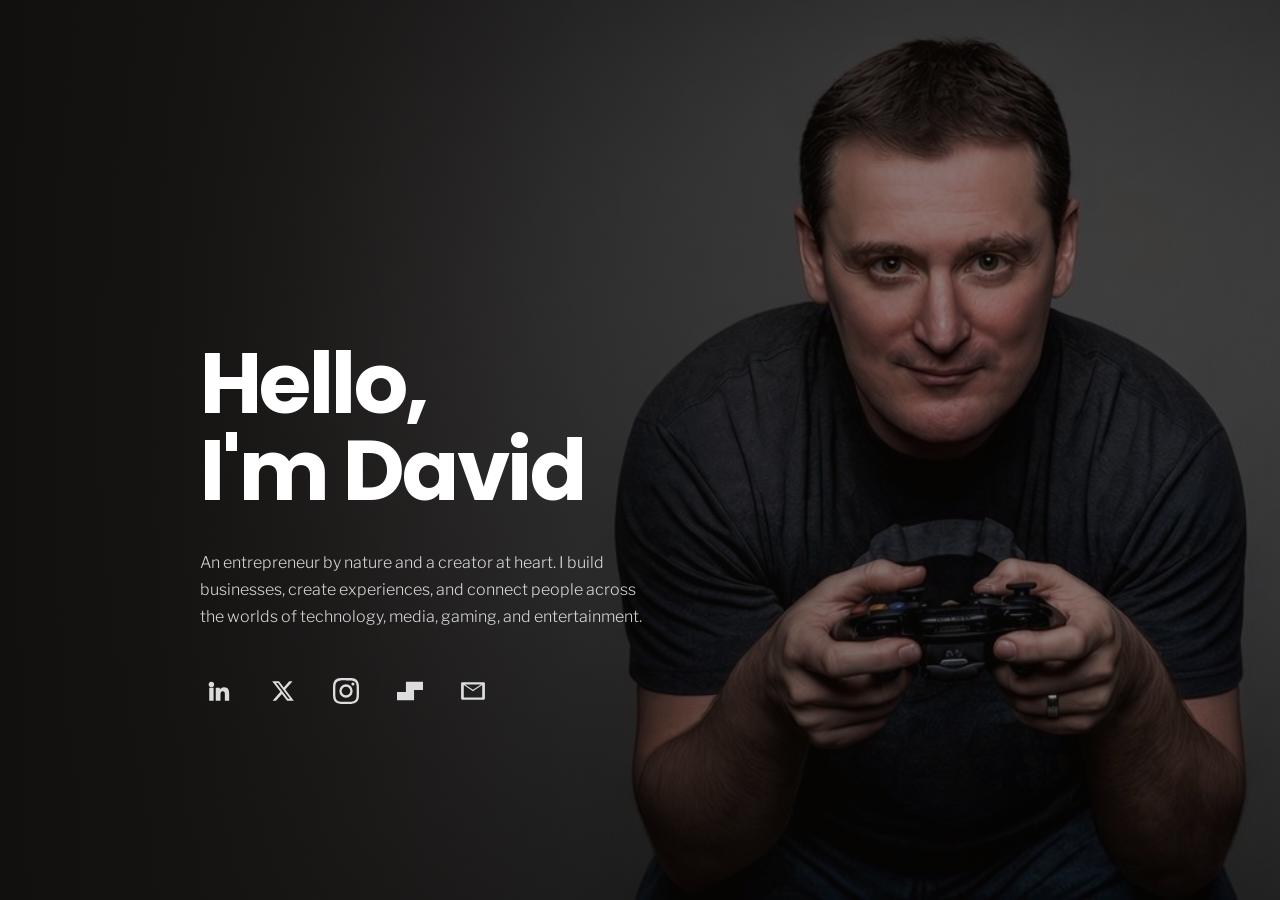
==== index.html @ 4828fe3b "Add Google Analytics (G-GWG9E7HF43) Co-Authored-By: Claude Opus 5.5 <noreply@anthropic.com> Claude-S" ====
<!doctype html>
<html lang="en">
<head>
<meta charset="utf-8">
<meta name="viewport" content="width=device-width, initial-scale=1">
<!-- Google Analytics -->
<script async src="https://www.googletagmanager.com/gtag/js?id=G-GWG9E7HF43"></script>
<script>
  window.dataLayer = window.dataLayer || [];
  function gtag(){dataLayer.push(arguments);}
  gtag('js', new Date());
  gtag('config', 'G-GWG9E7HF43');
</script>
<title>David C. Glass</title>
<meta name="description" content="An entrepreneur by nature and a creator at heart. I build businesses, create experiences, and connect people across the worlds of technology, media, gaming, and entertainment.">
<link rel="canonical" href="https://www.davidcglass.me/">
<meta property="og:type" content="website">
<meta property="og:url" content="https://www.davidcglass.me/">
<meta property="og:title" content="David C. Glass">
<meta property="og:description" content="An entrepreneur by nature and a creator at heart. I build businesses, create experiences, and connect people across the worlds of technology, media, gaming, and entertainment.">
<meta property="og:image" content="https://www.davidcglass.me/images/share/og-image.jpg">
<meta property="og:image:width" content="1200">
<meta property="og:image:height" content="630">
<meta property="og:image:alt" content="David C. Glass">
<meta name="twitter:card" content="summary_large_image">
<meta name="twitter:site" content="@davidcglass">
<meta name="twitter:creator" content="@davidcglass">
<meta name="twitter:title" content="David C. Glass">
<meta name="twitter:description" content="An entrepreneur by nature and a creator at heart. I build businesses, create experiences, and connect people across the worlds of technology, media, gaming, and entertainment.">
<meta name="twitter:image" content="https://www.davidcglass.me/images/share/og-image.jpg">
<link rel="icon" href="/favicon.ico" sizes="48x48">
<link rel="icon" href="/images/icons/favicon.svg" type="image/svg+xml">
<link rel="apple-touch-icon" href="/images/icons/apple-touch-icon.png">
<link rel="preconnect" href="https://fonts.googleapis.com">
<link rel="preconnect" href="https://fonts.gstatic.com" crossorigin>
<link href="https://fonts.googleapis.com/css2?family=Poppins:wght@700&family=Libre+Franklin:wght@300;400&display=swap" rel="stylesheet">
<style>
  * { box-sizing: border-box; margin: 0; padding: 0; }
  html, body { height: 100%; }
  body {
    background: #1a1512;
    color: #fff;
    font-family: "Libre Franklin", Helvetica, Arial, sans-serif;
  }
  .hero {
    position: relative;
    min-height: 100vh;
    display: flex;
    align-items: center;
        background: #1a1512;
    overflow: hidden;
  }
  .bg {
    position: absolute; inset: 0; z-index: 0;
    background: url("/images/home/hero.jpg?v=1") right center / cover no-repeat;
  }
  .hero::before {               /* dark overlay like the original */
    content: "";
    position: absolute; inset: 0; z-index: 1;
    background: linear-gradient(90deg, rgba(10,8,6,.85) 0%, rgba(10,8,6,.55) 45%, rgba(10,8,6,.35) 100%);
  }
  .content {
    position: relative; z-index: 2;
    padding: 0 6vw;
    max-width: 1200px;
  }
  h1 {
    font-family: "Poppins", sans-serif;
    font-weight: 700;
    font-size: clamp(3rem, 6.667vw, 6rem);
    line-height: 1.02;
    letter-spacing: -.03em;
  }
  .roles {
    margin-top: 2.2rem;
    font-weight: 300;
    font-size: clamp(1rem, 1.25vw, 1.125rem);
    line-height: 1.7;
    color: rgba(255,255,255,.82);
    max-width: 34em;
    text-wrap: balance;
  }
  .roles .ln { white-space: nowrap; }
  /* 1440px+ : scale up smoothly to the full size, reached at 1800px */
  @media (min-width: 1440px) {
    h1 { font-size: clamp(6rem, calc(13.333vw - 6rem), 9rem); }
    .roles { font-size: clamp(1.125rem, calc(1.222vw + 0.4px), 1.4rem); }
  }
  .social {
    margin-top: 2.6rem;
    display: flex; gap: 1.6rem;
    list-style: none;
  }
  .social a {
    display: grid; place-items: center;
    width: 38px; height: 38px;
    color: #fff; opacity: .85;
    transition: opacity .2s, transform .2s;
  }
  .social a:hover { opacity: 1; transform: translateY(-2px); }
  .social svg { width: 26px; height: 26px; fill: currentColor; }

  /* Menu */
  .menu-btn {
    position: fixed; top: 22px; right: 26px; z-index: 10;
    width: 40px; height: 30px; background: none; border: 0; cursor: pointer;
    display: flex; flex-direction: column; justify-content: space-between;
  }
  .menu-btn span { display: block; height: 4px; background: #fff; border-radius: 1px; transition: .3s; }
  .menu-open .menu-btn span:nth-child(1) { transform: translateY(13px) rotate(45deg); }
  .menu-open .menu-btn span:nth-child(2) { opacity: 0; }
  .menu-open .menu-btn span:nth-child(3) { transform: translateY(-13px) rotate(-45deg); }
  nav {
    position: fixed; inset: 0; z-index: 5;
    background: rgba(10,8,6,.96);
    display: flex; align-items: center; justify-content: center;
    opacity: 0; pointer-events: none; transition: opacity .3s;
  }
  nav { visibility: hidden; transition: opacity .3s, visibility 0s .3s; }
  .menu-open nav { opacity: 1; pointer-events: auto; visibility: visible; transition: opacity .3s, visibility 0s; }
  .menu-btn:focus-visible, nav a:focus-visible, .social a:focus-visible { outline: 2px solid #fff; outline-offset: 4px; }
  nav ul { list-style: none; text-align: center; }
  nav a {
    font-family: "Poppins", sans-serif; font-weight: 700;
    font-size: clamp(2rem, 5vw, 3.5rem);
    color: #fff; text-decoration: none; line-height: 1.6;
  }
  nav a { text-transform: uppercase; letter-spacing: .04em; }
  nav a { color: #fff; transition: color .2s; }
  nav a:hover, nav a:focus-visible, nav a[aria-current="page"] { color: rgba(255,255,255,.6); }

  /* Landscape screens (laptops, monitors, tablets sideways):
     photo kept at its true 16:9 shape, placed so David sits to the right of the text */
  @media (min-width: 701px) and (orientation: landscape) {
    .hero { background: #3e3e40; }
    .bg {
      left: calc(73.5vw - 106.67vh); right: auto;
      width: 177.78vh;
      background-size: 100% 100%;
      -webkit-mask-image: linear-gradient(to right, transparent 0, #000 25%);
              mask-image: linear-gradient(to right, transparent 0, #000 25%);
    }
    .content { padding-left: 8vw; padding-top: 150px; }
    .roles { max-width: 27em; }
  }
  @media (min-width: 1280px) and (orientation: landscape) {
    .content { padding-left: 200px; }
    .roles { max-width: 34em; }
  }
  /* Phones and portrait tablets: full photo, face at top, text below */
  @media (max-width: 700px), (orientation: portrait) {
    .roles br { display: none; }
    .roles .ln { white-space: normal; }
    html, body { height: 100%; overflow: hidden; }
    .hero { height: 100vh; height: 100dvh; min-height: 0; align-items: center; }
    h1 { font-size: clamp(2.4rem, 12vw, 3.4rem); }
    .roles { margin-top: 1.2rem; font-size: .95rem; line-height: 1.6; }
    .social { margin-top: 1.4rem; gap: 1rem; }
    /* Sized from the element itself (not vh), so mobile browser toolbars can't shift it */
    .bg {
      inset: auto; top: 0; left: 50%;
      height: 100%; width: auto; aspect-ratio: 16 / 9;
      transform: translateX(-59.8%);
      background-size: 100% 100%;
    }
    .content { padding-top: 14vh; }
    .menu-btn { top: 18px; right: 18px; width: 28px; height: 20px; }
    .menu-btn span { height: 3px; }
    .menu-open .menu-btn span:nth-child(1) { transform: translateY(8.5px) rotate(45deg); }
    .menu-open .menu-btn span:nth-child(3) { transform: translateY(-8.5px) rotate(-45deg); }
    .hero::before { background: rgba(10,8,6,.6); }
  }
  @media (min-width: 701px) and (orientation: portrait) {
    h1 { font-size: 4.5rem; }
    .roles { font-size: 1.15rem; max-width: 30em; }
    .content { padding-left: 8vw; padding-right: 8vw; }
  }
  /* Phones: start the text below the chin */
  @media (max-width: 700px) {
    .content { padding-top: 30vh; }
  }
</style>
<script type="application/ld+json">
{
  "@context": "https://schema.org",
  "@type": "Person",
  "name": "David C. Glass",
  "url": "https://www.davidcglass.me/",
  "image": "https://www.davidcglass.me/images/share/og-image.jpg",
  "description": "An entrepreneur by nature and a creator at heart. I build businesses, create experiences, and connect people across the worlds of technology, media, gaming, and entertainment.",
  "sameAs": [
    "https://www.linkedin.com/in/davidcglass/",
    "https://x.com/davidcglass",
    "https://www.instagram.com/davidcglass/",
    "https://www.levelge.com/u/david"
  ]
}
</script>
</head>
<body>

<button class="menu-btn" aria-label="Open menu" aria-expanded="false" aria-controls="site-menu">
  <span></span><span></span><span></span>
</button>

<nav id="site-menu" aria-label="Main">
  <ul>
    <li><a href="#">Home</a></li>
    <li><a href="https://www.linkedin.com/in/davidcglass/">About</a></li>
    <li><a href="https://calendar.app.google/iK7b4toyFEdSiS6U8" target="_blank" rel="noopener">Meet</a></li>
    <li><a href="/contact">Contact</a></li>
  </ul>
</nav>

<section class="hero">
  <div class="bg"></div>
  <div class="content">
    <h1>Hello,<br>I'm David</h1>
    <p class="roles">An entrepreneur by nature and a creator at heart. I build businesses, create experiences, and connect people across the worlds of technology, media, gaming, and entertainment.</p>

    <ul class="social">
      <li><a href="https://www.linkedin.com/in/davidcglass/" aria-label="LinkedIn" target="_blank" rel="noopener">
        <svg viewBox="0 0 24 24"><path d="M4.98 3.5a2.5 2.5 0 1 1 0 5 2.5 2.5 0 0 1 0-5zM3 9h4v12H3zM9 9h3.8v1.7h.05c.53-1 1.83-2.05 3.77-2.05 4.03 0 4.78 2.65 4.78 6.1V21h-4v-5.6c0-1.34-.03-3.06-1.86-3.06-1.87 0-2.15 1.46-2.15 2.96V21H9z"/></svg></a></li>
      <li><a href="https://x.com/davidcglass" aria-label="X" target="_blank" rel="noopener">
        <svg viewBox="0 0 24 24"><path d="M17.75 3h3.07l-6.7 7.66L22 21h-6.17l-4.83-6.32L5.47 21H2.4l7.17-8.2L2 3h6.33l4.37 5.77zm-1.08 16.17h1.7L7.4 4.73H5.58z"/></svg></a></li>
      <li><a href="https://www.instagram.com/davidcglass/" aria-label="Instagram" target="_blank" rel="noopener">
        <svg viewBox="0 0 24 24"><path d="M12 2.2c3.2 0 3.58 0 4.85.07 3.25.15 4.77 1.69 4.92 4.92.06 1.27.07 1.65.07 4.85s0 3.58-.07 4.85c-.15 3.23-1.66 4.77-4.92 4.92-1.27.06-1.65.07-4.85.07s-3.58 0-4.85-.07c-3.26-.15-4.77-1.7-4.92-4.92C2.17 15.58 2.16 15.2 2.16 12s0-3.58.07-4.85C2.38 3.92 3.9 2.38 7.15 2.23 8.42 2.17 8.8 2.16 12 2.16zM12 0C8.74 0 8.33 0 7.05.07 2.7.27.27 2.69.07 7.05 0 8.33 0 8.74 0 12s0 3.67.07 4.95c.2 4.36 2.62 6.78 6.98 6.98C8.33 24 8.74 24 12 24s3.67 0 4.95-.07c4.35-.2 6.78-2.62 6.98-6.98.06-1.28.07-1.69.07-4.95s0-3.67-.07-4.95C23.73 2.7 21.31.27 16.95.07 15.67 0 15.26 0 12 0zm0 5.84a6.16 6.16 0 1 0 0 12.32 6.16 6.16 0 0 0 0-12.32zM12 16a4 4 0 1 1 0-8 4 4 0 0 1 0 8zm6.4-11.85a1.44 1.44 0 1 0 0 2.88 1.44 1.44 0 0 0 0-2.88z"/></svg></a></li>
      <li><a href="https://www.levelge.com/u/david" aria-label="Levelge" target="_blank" rel="noopener">
        <svg viewBox="0 0 64 64"><polygon points="21.984,34.496 0,34.496 0,54.527 42.016,54.527 42.016,29.504 64,29.504 64,9.473 21.984,9.473"/></svg></a></li>
      <li><a href="/contact" aria-label="Contact">
        <svg viewBox="0 0 24 24"><path d="M2 4h20a1 1 0 0 1 1 1v14a1 1 0 0 1-1 1H2a1 1 0 0 1-1-1V5a1 1 0 0 1 1-1zm10 8.2L3.5 6.5v.04V18h17V6.54L12 12.2zM4.6 6l7.4 4.93L19.4 6z"/></svg></a></li>
    </ul>
  </div>
</section>

<script>
(function () {
  var btn = document.querySelector('.menu-btn');
  var nav = document.getElementById('site-menu');
  function setOpen(open, returnFocus) {
    document.body.classList.toggle('menu-open', open);
    btn.setAttribute('aria-expanded', open);
    btn.setAttribute('aria-label', open ? 'Close menu' : 'Open menu');
    if (open) nav.querySelector('a').focus();
    else if (returnFocus) btn.focus();
  }
  btn.addEventListener('click', function () { setOpen(!document.body.classList.contains('menu-open')); });
  nav.addEventListener('click', function () { setOpen(false); });
  document.addEventListener('keydown', function (e) {
    if (e.key === 'Escape' && document.body.classList.contains('menu-open')) setOpen(false, true);
  });
})();
</script>
<script src="/assets/book.js?v=1"></script>
</body>
</html>
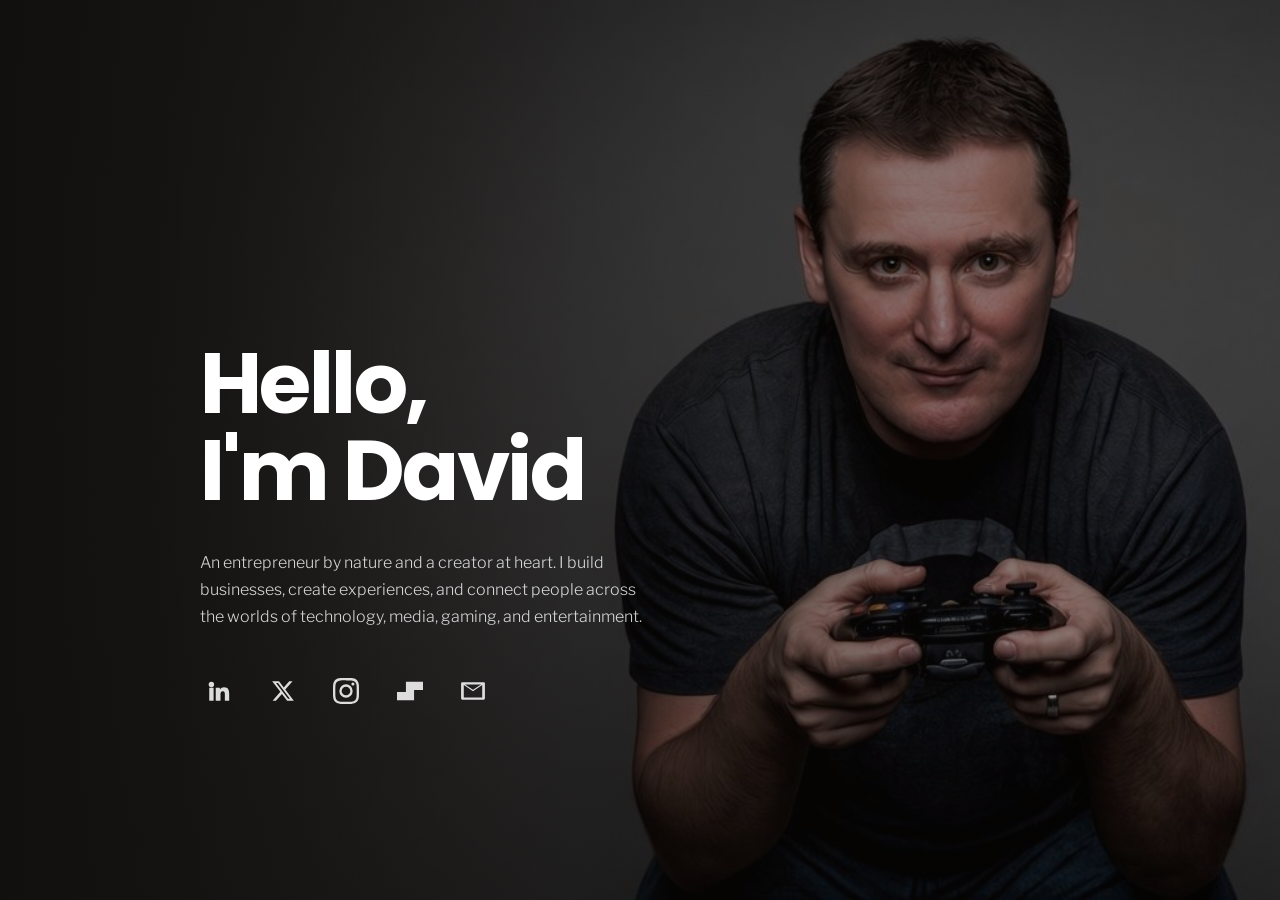
==== commit 8a1b3988: "Self-host Poppins and Libre Franklin; remove Google Fonts Co-Authored-By: Claude Opus 5.5 <noreply@a" ====
--- a/index.html
+++ b/index.html
@@ -3,13 +3,12 @@
 <head>
 <meta charset="utf-8">
 <meta name="viewport" content="width=device-width, initial-scale=1">
-<!-- Google Analytics -->
-<script async src="https://www.googletagmanager.com/gtag/js?id=G-GWG9E7HF43"></script>
+<!-- Google tag -->
+<script async src="https://www.googletagmanager.com/gtm.js?id=G-GWG9E7HF43"></script>
 <script>
   window.dataLayer = window.dataLayer || [];
   function gtag(){dataLayer.push(arguments);}
   gtag('js', new Date());
-  gtag('config', 'G-GWG9E7HF43');
 </script>
 <title>David C. Glass</title>
 <meta name="description" content="An entrepreneur by nature and a creator at heart. I build businesses, create experiences, and connect people across the worlds of technology, media, gaming, and entertainment.">
@@ -31,9 +30,12 @@
 <link rel="icon" href="/favicon.ico" sizes="48x48">
 <link rel="icon" href="/images/icons/favicon.svg" type="image/svg+xml">
 <link rel="apple-touch-icon" href="/images/icons/apple-touch-icon.png">
-<link rel="preconnect" href="https://fonts.googleapis.com">
-<link rel="preconnect" href="https://fonts.gstatic.com" crossorigin>
-<link href="https://fonts.googleapis.com/css2?family=Poppins:wght@700&family=Libre+Franklin:wght@300;400&display=swap" rel="stylesheet">
+<link rel="preload" href="/assets/fonts/poppins-latin-700-normal.woff2" as="font" type="font/woff2" crossorigin>
+<style>
+@font-face { font-family: "Poppins"; font-style: normal; font-weight: 700; font-display: swap; src: url("/assets/fonts/poppins-latin-700-normal.woff2") format("woff2"); }
+@font-face { font-family: "Libre Franklin"; font-style: normal; font-weight: 300; font-display: swap; src: url("/assets/fonts/libre-franklin-latin-300-normal.woff2") format("woff2"); }
+@font-face { font-family: "Libre Franklin"; font-style: normal; font-weight: 400; font-display: swap; src: url("/assets/fonts/libre-franklin-latin-400-normal.woff2") format("woff2"); }
+</style>
 <style>
   * { box-sizing: border-box; margin: 0; padding: 0; }
   html, body { height: 100%; }
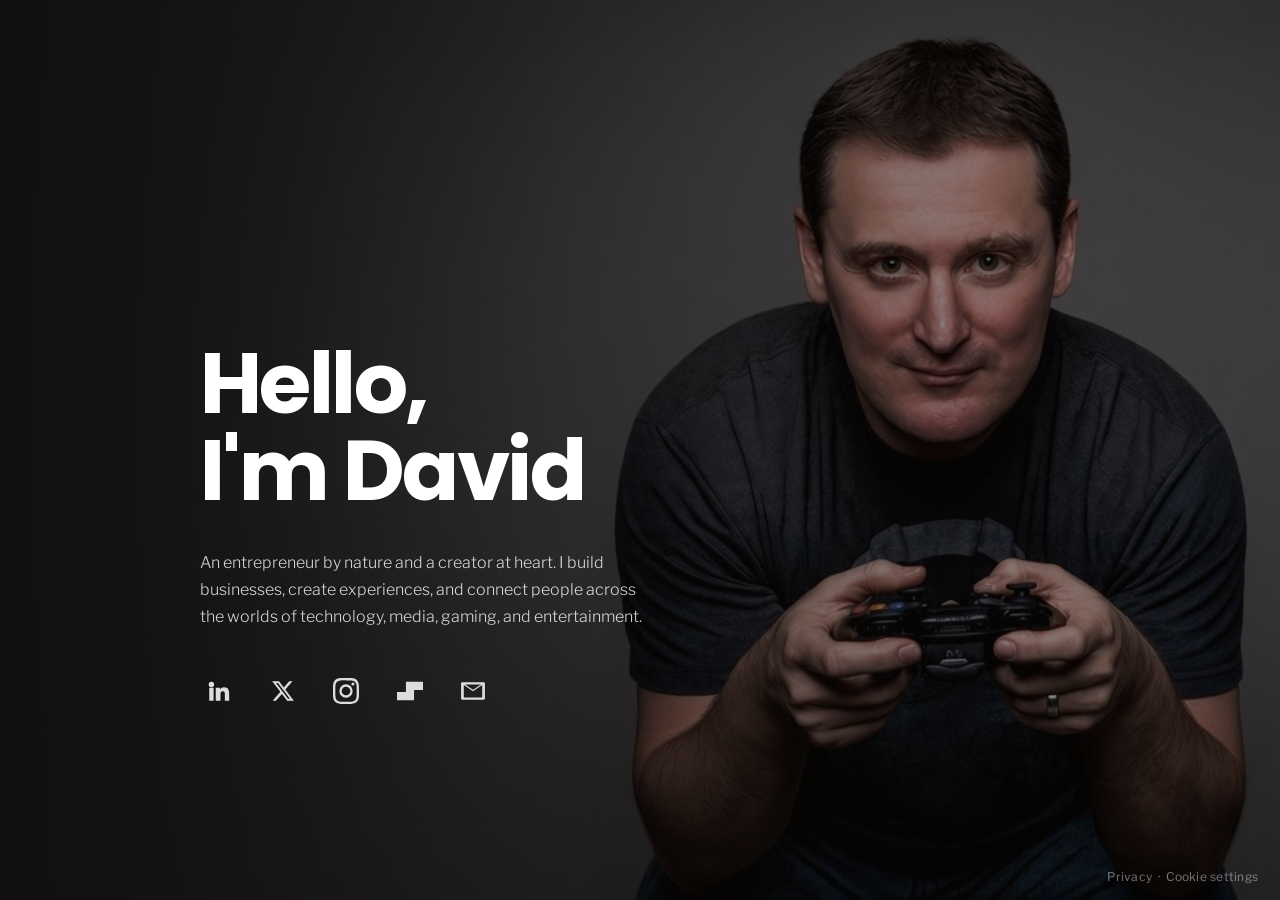
==== commit 34c04f77: "Privacy Policy page, EU/UK cookie consent, footer and homepage legal links Co-Authored-By: Claude Op" ====
--- a/index.html
+++ b/index.html
@@ -3,13 +3,7 @@
 <head>
 <meta charset="utf-8">
 <meta name="viewport" content="width=device-width, initial-scale=1">
-<!-- Google tag -->
-<script async src="https://www.googletagmanager.com/gtm.js?id=G-GWG9E7HF43"></script>
-<script>
-  window.dataLayer = window.dataLayer || [];
-  function gtag(){dataLayer.push(arguments);}
-  gtag('js', new Date());
-</script>
+<script src="/assets/consent.js?v=1"></script>
 <title>David C. Glass</title>
 <meta name="description" content="An entrepreneur by nature and a creator at heart. I build businesses, create experiences, and connect people across the worlds of technology, media, gaming, and entertainment.">
 <link rel="canonical" href="https://www.davidcglass.me/">
@@ -35,6 +29,11 @@
 @font-face { font-family: "Poppins"; font-style: normal; font-weight: 700; font-display: swap; src: url("/assets/fonts/poppins-latin-700-normal.woff2") format("woff2"); }
 @font-face { font-family: "Libre Franklin"; font-style: normal; font-weight: 300; font-display: swap; src: url("/assets/fonts/libre-franklin-latin-300-normal.woff2") format("woff2"); }
 @font-face { font-family: "Libre Franklin"; font-style: normal; font-weight: 400; font-display: swap; src: url("/assets/fonts/libre-franklin-latin-400-normal.woff2") format("woff2"); }
+  .home-legal { position: fixed; right: 22px; bottom: 16px; z-index: 3; font-size: .75rem; color: rgba(255,255,255,.45); letter-spacing: .02em; }
+  .home-legal a { color: inherit; text-decoration: none; transition: color .2s; }
+  .home-legal a:hover { color: rgba(255,255,255,.9); }
+  .home-legal .sep { margin: 0 .5em; }
+  @media (max-width: 700px) { .home-legal { right: 50%; transform: translateX(50%); bottom: 12px; white-space: nowrap; } }
 </style>
 <style>
   * { box-sizing: border-box; margin: 0; padding: 0; }
@@ -254,5 +253,6 @@
 })();
 </script>
 <script src="/assets/book.js?v=1"></script>
+<div class="home-legal"><a href="/privacy">Privacy</a><span class="sep">&middot;</span><a href="/privacy#cookies" data-cookie-settings>Cookie settings</a></div>
 </body>
 </html>
